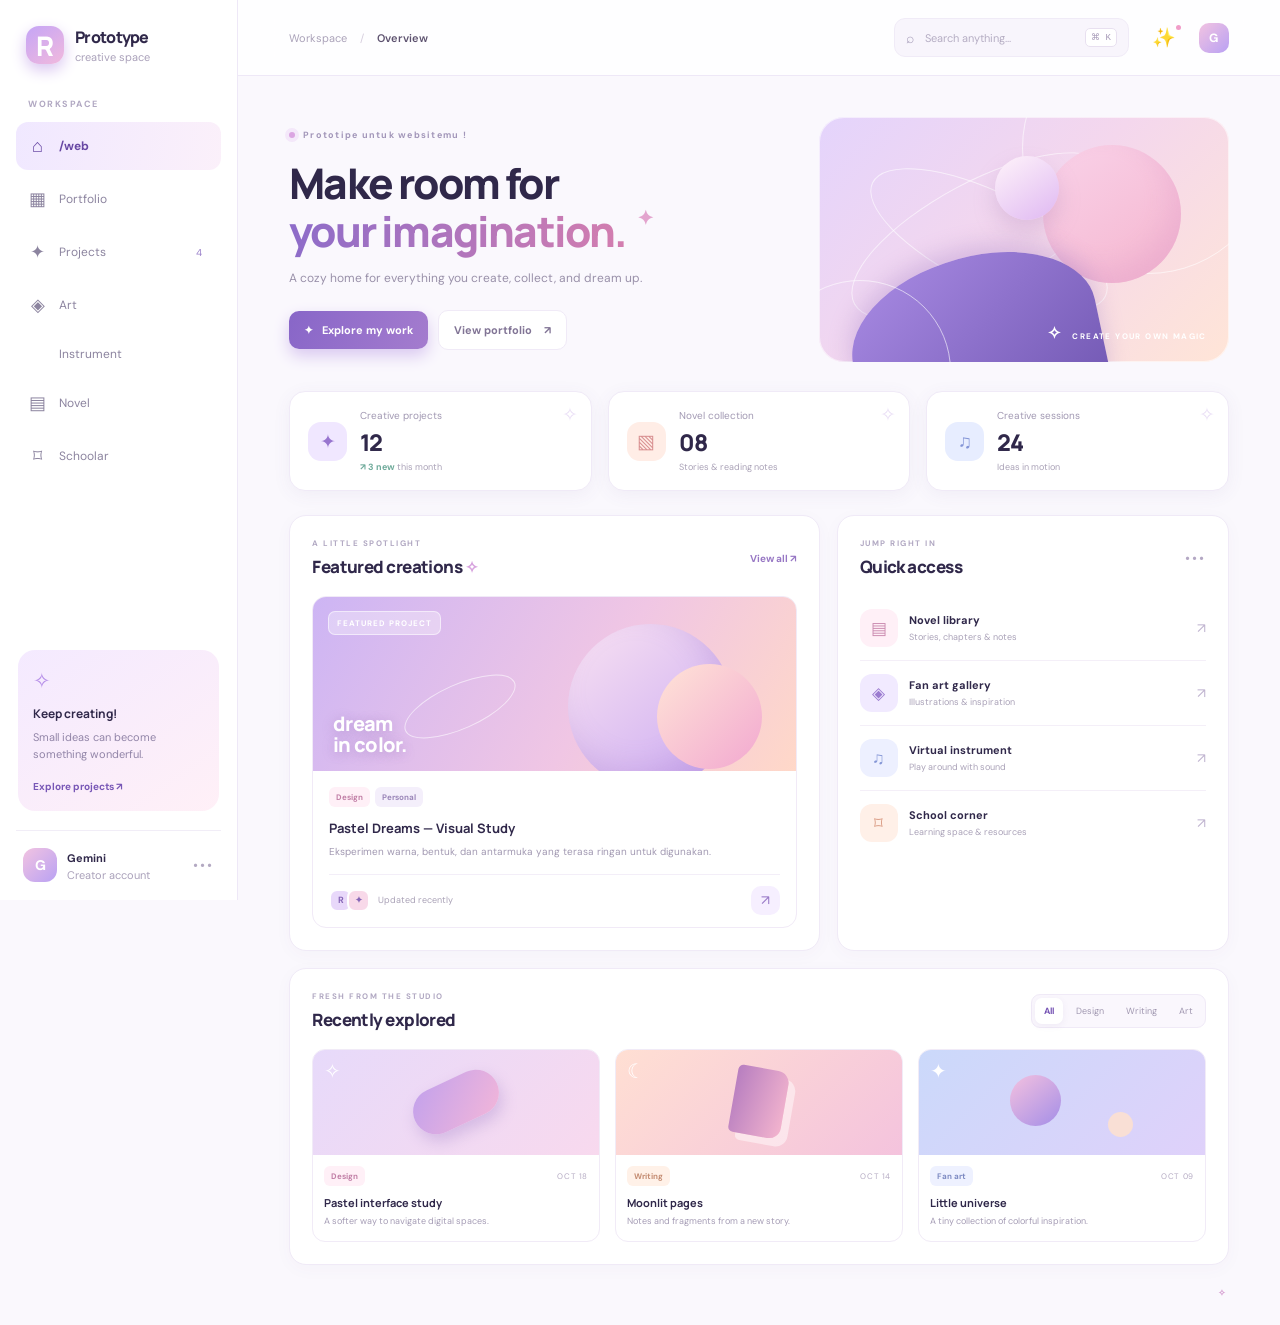
==== Reference/index.html @ 7c33cff2 "Add files via upload" ====
<!doctype html>
<html lang="id">
<head>
  <meta charset="utf-8"><meta name="viewport" content="width=device-width,initial-scale=1">
  <meta name="theme-color" content="#f2e9ff"><meta name="description" content="Rationatsu — ruang kreatif untuk proyek, fan art, novel, dan eksperimen digital.">
  <title>Redesign oleh gemini kalau mau liat liat aja.</title><link rel="stylesheet" href="style.css">
</head>
<body>
  <div class="app-shell">
    <aside class="sidebar" id="sidebar">
      <a class="brand" href="#home" aria-label="Rationatsu Home"><span class="brand-mark">R</span><span><b>Prototype</b><small>creative space</small></span></a>
      <div class="nav-label">WORKSPACE</div>
      <nav class="main-nav" aria-label="Navigasi utama">
        <a class="nav-link active" href="#home" data-page="home"><span>⌂</span> /web</a>
        <a class="nav-link" href="#portfolio" data-page="portfolio"><span>▦</span> Portfolio</a>
        <a class="nav-link" href="#projects" data-page="projects"><span>✦</span> Projects <em>4</em></a>
        <a class="nav-link" href="#fanart" data-page="fanart"><span>◈</span> Art</a>
        <a class="nav-link" href="#instrument" data-page="instrument"><span> </span> Instrument </a>
        <a class="nav-link" href="#novel" data-page="novel"><span>▤</span> Novel</a>
        <a class="nav-link" href="#school" data-page="school"><span>⌑</span> Schoolar</a>
      </nav>
      <div class="sidebar-bottom"><div class="mini-card"><span class="sparkle">✧</span><b>Keep creating!</b><p>Small ideas can become something wonderful.</p><a href="#projects" class="mini-link">Explore projects ↗</a></div><div class="profile-row"><div class="avatar">G</div><div><b>Gemini</b><small>Creator account</small></div><span class="dots">•••</span></div></div>
    </aside>
    <main class="main-content" id="home">
      <header class="topbar"><button class="icon-btn menu-toggle" id="menuToggle" aria-label="Buka menu">☰</button><div class="crumb">Workspace <span>/</span> <b id="crumbName">Overview</b></div><div class="top-actions"><label class="search"><span>⌕</span><input id="globalSearch" type="search" placeholder="Search anything..." aria-label="Cari konten"><kbd>⌘ K</kbd></label><button class="icon-btn notification" aria-label="Notifikasi">✨<i></i></button><div class="avatar avatar-small">G</div></div></header>
      <div class="page-wrap">
        <section class="welcome-row"><div><div class="eyebrow"><span class="eyebrow-dot"></span>Prototipe untuk websitemu !</div><h1>Make room for<br><span>your imagination.</span> <span class="title-star">✦</span></h1><p class="intro">A cozy home for everything you create, collect, and dream up.</p><div class="welcome-actions"><a class="button button-primary" href="#projects">✦ &nbsp; Explore my work</a><a class="button button-quiet" href="#portfolio">View portfolio <span>↗</span></a></div></div><div class="hero-art" aria-label="Abstract pastel shapes"><div class="art-orbit orbit-one"></div><div class="art-orbit orbit-two"></div><div class="art-sun"></div><div class="art-wave"></div><div class="art-ball"></div><div class="art-caption"><span>✧</span> CREATE YOUR OWN MAGIC</div></div></section>
        <section class="stats-grid" aria-label="Ringkasan"><article class="stat-card"><div class="stat-icon lilac">✦</div><div><span class="stat-label">Creative projects</span><strong>12</strong><small><span class="up">↗ 3 new</span> this month</small></div><span class="stat-decoration">✧</span></article><article class="stat-card"><div class="stat-icon peach">▧</div><div><span class="stat-label">Novel collection</span><strong>08</strong><small>Stories & reading notes</small></div><span class="stat-decoration">✧</span></article><article class="stat-card"><div class="stat-icon blue">♫</div><div><span class="stat-label">Creative sessions</span><strong>24</strong><small>Ideas in motion</small></div><span class="stat-decoration">✧</span></article></section>
        <section class="content-grid"><div class="panel featured-panel"><div class="section-heading"><div><span class="section-kicker">A LITTLE SPOTLIGHT</span><h2>Featured creations <span>✧</span></h2></div><a class="text-link" href="#projects">View all ↗</a></div><div class="featured-card"><div class="feature-visual visual-one"><span class="visual-chip">FEATURED PROJECT</span><div class="visual-shape shape-a"></div><div class="visual-shape shape-b"></div><div class="visual-shape shape-c"></div><span class="visual-word">dream<br>in color.</span></div><div class="feature-info"><div><span class="tag tag-pink">Design</span><span class="tag">Personal</span></div><h3>Pastel Dreams — Visual Study</h3><p>Eksperimen warna, bentuk, dan antarmuka yang terasa ringan untuk digunakan.</p><div class="feature-footer"><div class="avatar-stack"><span>R</span><span>✦</span></div><small>Updated recently</small><a href="#projects" class="round-arrow" aria-label="Lihat proyek">↗</a></div></div></div></div>
          <div class="panel quick-panel"><div class="section-heading"><div><span class="section-kicker">JUMP RIGHT IN</span><h2>Quick access</h2></div><span class="more">•••</span></div><div class="quick-list"><a href="#novel" class="quick-item"><span class="quick-icon qi-pink">▤</span><span><b>Novel library</b><small>Stories, chapters & notes</small></span><span class="quick-arrow">↗</span></a><a href="#fanart" class="quick-item"><span class="quick-icon qi-purple">◈</span><span><b>Fan art gallery</b><small>Illustrations & inspiration</small></span><span class="quick-arrow">↗</span></a><a href="#instrument" class="quick-item"><span class="quick-icon qi-blue">♫</span><span><b>Virtual instrument</b><small>Play around with sound</small></span><span class="quick-arrow">↗</span></a><a href="#school" class="quick-item"><span class="quick-icon qi-peach">⌑</span><span><b>School corner</b><small>Learning space & resources</small></span><span class="quick-arrow">↗</span></a></div></div></section>
        <section class="panel recent-panel"><div class="section-heading"><div><span class="section-kicker">FRESH FROM THE STUDIO</span><h2>Recently explored</h2></div><div class="filter-tabs" role="group" aria-label="Filter konten"><button class="filter active" data-filter="all">All</button><button class="filter" data-filter="design">Design</button><button class="filter" data-filter="writing">Writing</button><button class="filter" data-filter="art">Art</button></div></div><div class="recent-grid" id="recentGrid"><a class="recent-card" href="#projects" data-category="design" data-search="pastel interface design"><div class="recent-thumb thumb-lilac"><span>✧</span><div class="thumb-capsule"></div></div><div class="recent-meta"><span class="tag tag-pink">Design</span><span class="recent-date">OCT 18</span></div><h3>Pastel interface study</h3><p>A softer way to navigate digital spaces.</p></a><a class="recent-card" href="#novel" data-category="writing" data-search="moonlit pages novel writing"><div class="recent-thumb thumb-peach"><span>☾</span><div class="book-shape"></div></div><div class="recent-meta"><span class="tag tag-orange">Writing</span><span class="recent-date">OCT 14</span></div><h3>Moonlit pages</h3><p>Notes and fragments from a new story.</p></a><a class="recent-card" href="#fanart" data-category="art" data-search="little universe fan art illustration"><div class="recent-thumb thumb-blue"><span>✦</span><div class="planet planet-a"></div><div class="planet planet-b"></div></div><div class="recent-meta"><span class="tag tag-blue">Fan art</span><span class="recent-date">OCT 09</span></div><h3>Little universe</h3><p>A tiny collection of colorful inspiration.</p></a></div><div class="empty-state" id="emptyState" hidden>No matching creations. Try another keyword or filter.</div></section>
        <footer class="footer"><span></span><span> <b>✧</b></span></footer>
      </div>
    </main>
  </div><div class="toast" id="toast" role="status" aria-live="polite"></div><script src="app.js"></script>
</body></html>
---- Reference/style.css ----
@import url('https://fonts.googleapis.com/css2?family=DM+Sans:wght@400;500;600;700&family=Manrope:wght@400;500;600;700;800&display=swap');
:root{--ink:#30284a;--muted:#928aa8;--line:#eee8f7;--purple:#7653b8;--purple-dark:#5d3e9e;--pink:#f5c3df;--lavender:#e6d9fb;--surface:#fff;--bg:#faf8fd;--shadow:0 12px 34px rgba(69,44,110,.07)}*{box-sizing:border-box}html{scroll-behavior:smooth}body{margin:0;background:var(--bg);color:var(--ink);font-family:'DM Sans',sans-serif;font-size:14px}a{color:inherit;text-decoration:none}button,input{font:inherit}.app-shell{min-height:100vh;display:flex}.sidebar{width:238px;position:fixed;inset:0 auto 0 0;background:#fff;border-right:1px solid var(--line);padding:26px 16px 18px;display:flex;flex-direction:column;z-index:20}.brand{display:flex;align-items:center;gap:11px;padding:0 10px 34px}.brand-mark{display:grid;place-items:center;width:38px;height:38px;border-radius:13px;background:linear-gradient(145deg,#c5a5f6,#f1b9dd);color:white;font:800 27px Manrope;box-shadow:0 6px 15px #d9c5f1}.brand b{font:800 16px Manrope;letter-spacing:-.7px;display:block}.brand small,.profile-row small{display:block;color:#aaa1ba;font-size:11px;margin-top:2px}.nav-label,.section-kicker{font-size:9px;font-weight:700;letter-spacing:1.5px;color:#b1a8c2}.nav-label{padding:0 12px 12px}.main-nav{display:grid;gap:5px}.nav-link{display:flex;align-items:center;gap:12px;padding:12px;border-radius:12px;color:#8c849f;font-size:12px;transition:.2s}.nav-link>span{font-size:18px;width:19px;text-align:center}.nav-link:hover{background:#faf7ff;color:var(--purple)}.nav-link.active{background:linear-gradient(100deg,#f0e8ff,#fbf0fa);color:#6848a4;font-weight:700}.nav-link em{margin-left:auto;font-size:10px;font-style:normal;background:#fff;border-radius:7px;padding:3px 7px;color:#9a80ca}.sidebar-bottom{margin-top:auto}.mini-card{position:relative;overflow:hidden;padding:17px 15px;border-radius:17px;background:linear-gradient(145deg,#f4eaff,#fff0f7);margin:0 2px 19px}.sparkle{display:block;color:#b58de8;font-size:21px;margin-bottom:9px}.mini-card b{font:700 12px Manrope}.mini-card p{font-size:11px;line-height:1.6;color:#9285a8;margin:7px 0 12px}.mini-link{font-size:10px;color:#7857b6;font-weight:700}.profile-row{display:flex;align-items:center;gap:10px;border-top:1px solid #f1edf7;padding:17px 7px 0}.profile-row b{font-size:11px}.avatar{display:grid;place-items:center;flex-shrink:0;width:34px;height:34px;border-radius:12px;background:linear-gradient(135deg,#f2c3e1,#b9a1f3);color:#fff;font-weight:800}.dots{margin-left:auto;color:#b3a9c2;letter-spacing:2px}.main-content{margin-left:238px;width:calc(100% - 238px);min-width:0}.topbar{height:76px;background:rgba(255,255,255,.8);border-bottom:1px solid var(--line);display:flex;align-items:center;justify-content:space-between;padding:0 clamp(22px,4vw,55px);position:sticky;top:0;z-index:10;backdrop-filter:blur(18px)}.crumb{font-size:11px;color:#aaa2b9}.crumb span{padding:0 10px;color:#d5cddd}.crumb b{color:#5d526f;font-weight:600}.top-actions{display:flex;align-items:center;gap:17px}.search{display:flex;align-items:center;gap:9px;background:#f8f5fc;border:1px solid #f0ebf7;border-radius:11px;padding:9px 11px;width:235px;color:#a49ab7}.search input{width:100%;min-width:0;border:0;outline:0;background:transparent;color:var(--ink);font-size:11px}.search input::placeholder{color:#b5adc3}.search kbd{font-size:9px;white-space:nowrap;border:1px solid #e8e0f0;background:white;border-radius:5px;padding:3px 5px;color:#a79bb8}.icon-btn{border:0;background:transparent;color:#8f83a5;font-size:19px;cursor:pointer;position:relative}.notification i{position:absolute;width:5px;height:5px;border-radius:50%;background:#f19dc9;top:1px;right:1px}.avatar-small{width:30px;height:30px;border-radius:10px;font-size:12px}.menu-toggle{display:none}.page-wrap{max-width:1440px;margin:0 auto;padding:36px clamp(22px,4vw,55px) 22px}.welcome-row{display:grid;grid-template-columns:1.1fr .9fr;align-items:center;gap:28px;min-height:255px}.eyebrow{display:flex;align-items:center;gap:8px;font-size:9px;letter-spacing:1.25px;font-weight:700;color:#a296b9}.eyebrow-dot{width:6px;height:6px;background:#dba5e2;border-radius:50%;box-shadow:0 0 0 4px #f4e8fa}h1,h2,h3,p{margin-top:0}h1{font:800 clamp(29px,3.3vw,44px)/1.14 Manrope,sans-serif;letter-spacing:-1.8px;margin:18px 0 13px}h1>span:first-of-type{background:linear-gradient(90deg,#8d6cc9,#d47eaf);-webkit-background-clip:text;background-clip:text;color:transparent}.title-star{font-size:20px;color:#e3a4ce;vertical-align:top;margin-left:4px}.intro{font-size:12px;line-height:1.7;color:#9990a9;max-width:360px;margin-bottom:21px}.welcome-actions{display:flex;align-items:center;gap:10px}.button{display:inline-flex;align-items:center;justify-content:center;border-radius:10px;padding:12px 15px;font-size:11px;font-weight:700;transition:transform .2s,box-shadow .2s}.button:hover{transform:translateY(-2px)}.button-primary{color:#fff;background:linear-gradient(110deg,#8866c8,#a47cce);box-shadow:0 7px 16px #d9c8f0}.button-quiet{color:#817495;background:#fff;border:1px solid #f0eaf7}.button-quiet span{margin-left:12px}.hero-art{height:245px;border-radius:25px;position:relative;overflow:hidden;background:linear-gradient(135deg,#e4d4fc 0%,#f4d7ed 48%,#ffe5d7 100%);box-shadow:inset 0 0 0 1px #fff9}.hero-art:before{content:'';position:absolute;width:250px;height:250px;right:-45px;top:-95px;border:1px solid #fff9;border-radius:50%}.hero-art:after{content:'';position:absolute;width:180px;height:180px;left:-50px;bottom:-100px;border:1px solid #fff9;border-radius:50%}.art-orbit{position:absolute;border:1px solid #ffffff9c;border-radius:50%;transform:rotate(-28deg)}.orbit-one{width:290px;height:110px;top:64px;left:18px}.orbit-two{width:260px;height:95px;top:75px;left:40px;transform:rotate(26deg)}.art-sun{position:absolute;width:138px;height:138px;right:48px;top:28px;border-radius:50%;background:linear-gradient(145deg,#f9d2e9,#f5b5ce);box-shadow:inset -10px -14px 25px #df9bc955}.art-wave{position:absolute;left:30px;bottom:-45px;width:250px;height:150px;border-radius:55% 45% 0 0;background:linear-gradient(145deg,#a98be4,#7359b4);transform:rotate(-12deg);box-shadow:0 -9px 22px #9b7ac555}.art-ball{position:absolute;width:64px;height:64px;left:43%;top:39px;border-radius:50%;background:linear-gradient(145deg,#fff4fa,#dfb8f2);box-shadow:0 12px 22px #a17bb444}.art-caption{position:absolute;right:22px;bottom:18px;color:#fff;font-size:8px;letter-spacing:1.4px;font-weight:700;z-index:2}.art-caption span{font-size:17px;margin-right:7px}.stats-grid{display:grid;grid-template-columns:repeat(3,minmax(0,1fr));gap:16px;margin:24px 0}.stat-card{display:flex;align-items:center;gap:13px;position:relative;overflow:hidden;background:#fff;border:1px solid #f0eaf7;border-radius:16px;padding:17px 18px;box-shadow:0 4px 18px #654a8810}.stat-icon{width:39px;height:39px;border-radius:13px;display:grid;place-items:center;font-size:19px}.lilac{background:#f0e7ff;color:#9875cf}.peach{background:#ffede6;color:#d99091}.blue{background:#e7edff;color:#8495d7}.stat-label{display:block;color:#a198b2;font-size:10px;margin-bottom:4px}.stat-card strong{font:800 23px Manrope;letter-spacing:-1px;display:block}.stat-card small{display:block;font-size:9px;color:#aaa2b7;margin-top:3px}.up{color:#6eaa9a;font-weight:700}.stat-decoration{position:absolute;right:13px;top:10px;font-size:19px;color:#eadff6}.content-grid{display:grid;grid-template-columns:1.15fr .85fr;gap:17px}.panel{background:#fff;border:1px solid #f0eaf7;border-radius:17px;padding:22px;box-shadow:0 4px 18px #654a8808;min-width:0}.section-heading{display:flex;align-items:center;justify-content:space-between;gap:12px;margin-bottom:18px}.section-kicker{display:block;font-size:8px;margin-bottom:7px}h2{font:800 17px Manrope;letter-spacing:-.55px;margin:0}h2 span{color:#d8a5df;font-size:16px}.text-link{font-size:10px;color:#9777c4;font-weight:700;white-space:nowrap}.featured-card{border:1px solid #f1eaf7;border-radius:14px;overflow:hidden}.feature-visual{height:174px;position:relative;overflow:hidden}.visual-one{background:linear-gradient(120deg,#cdb5f4,#f0c6e4 58%,#ffd8c8)}.visual-chip{position:absolute;z-index:3;left:15px;top:14px;border:1px solid #ffffff8c;background:#ffffff55;border-radius:7px;padding:6px 8px;color:#fff;font-size:8px;letter-spacing:1px;font-weight:700}.visual-shape{position:absolute;border-radius:50%}.shape-a{width:165px;height:165px;background:linear-gradient(140deg,#f9e2f2,#c9a8f2);right:13%;top:27px;box-shadow:inset -15px -16px 30px #9c75c444}.shape-b{width:105px;height:105px;background:linear-gradient(135deg,#ffe4d7,#f2a8d0);right:7%;top:67px}.shape-c{width:120px;height:45px;border:1px solid #fff9;left:18%;top:87px;transform:rotate(-24deg)}.visual-word{position:absolute;left:20px;bottom:16px;color:#fff;font:800 20px/1.05 Manrope;letter-spacing:-.7px;text-shadow:0 2px 12px #8761ad66}.feature-info{padding:15px 16px 12px}.tag{display:inline-flex;align-items:center;border-radius:6px;padding:5px 7px;background:#f4effb;color:#9a86b8;font-size:8px;font-weight:700;margin-right:5px}.tag-pink{background:#fff0f7;color:#c17ea6}.tag-orange{background:#fff1e8;color:#c48c72}.tag-blue{background:#eef1ff;color:#7d8ac2}.feature-info h3{font:700 13px Manrope;margin:12px 0 7px}.feature-info p{font-size:10px;line-height:1.65;color:#a198b1;margin-bottom:13px}.feature-footer{display:flex;align-items:center;border-top:1px solid #f3eef8;padding-top:11px}.avatar-stack{display:flex}.avatar-stack span{width:23px;height:23px;display:grid;place-items:center;border:2px solid white;border-radius:8px;background:#e8d8fa;color:#8666b6;font-size:9px;font-weight:700}.avatar-stack span+span{margin-left:-5px;background:#f8d9e9}.feature-footer small{font-size:9px;color:#aaa2b7;margin-left:8px}.round-arrow{display:grid;place-items:center;margin-left:auto;width:29px;height:29px;border-radius:10px;background:#f6efff;color:#9878c7}.quick-panel{padding-bottom:14px}.more{color:#b4a8c4;letter-spacing:2px}.quick-list{display:grid}.quick-item{display:flex;align-items:center;gap:11px;padding:13px 0;border-bottom:1px solid #f4eff8;transition:.2s}.quick-item:last-child{border-bottom:0}.quick-item:hover{transform:translateX(3px)}.quick-icon{width:38px;height:38px;border-radius:12px;display:grid;place-items:center;font-size:17px;flex-shrink:0}.qi-pink{background:#fff0f7;color:#cb8bb0}.qi-purple{background:#f1eaff;color:#9b7bd0}.qi-blue{background:#edf0ff;color:#8496d6}.qi-peach{background:#fff0e8;color:#d99a82}.quick-item b{display:block;font-size:11px;margin-bottom:4px}.quick-item small{display:block;color:#aaa2b8;font-size:9px}.quick-arrow{margin-left:auto;color:#c0b4d0;font-size:14px}.recent-panel{margin-top:17px}.filter-tabs{display:flex;gap:4px;background:#faf7fd;border:1px solid #f0eaf7;border-radius:9px;padding:3px}.filter{border:0;background:transparent;padding:7px 9px;border-radius:7px;color:#a198b1;font-size:9px;cursor:pointer}.filter.active{background:#fff;color:#7654b4;box-shadow:0 2px 7px #66438b12;font-weight:700}.recent-grid{display:grid;grid-template-columns:repeat(3,minmax(0,1fr));gap:15px}.recent-card{min-width:0;border:1px solid #f1ebf7;border-radius:13px;overflow:hidden;transition:.2s}.recent-card:hover{transform:translateY(-3px);box-shadow:var(--shadow)}.recent-thumb{height:105px;position:relative;display:grid;place-items:center;overflow:hidden}.thumb-lilac{background:linear-gradient(135deg,#e7dafa,#f8d9ee)}.thumb-peach{background:linear-gradient(135deg,#ffdfd3,#f4c3dd)}.thumb-blue{background:linear-gradient(135deg,#cbd9fa,#dfd1fa)}.recent-thumb>span{position:absolute;top:8px;left:11px;color:#fff;font-size:20px;z-index:2}.thumb-capsule{width:90px;height:46px;border-radius:50px;background:linear-gradient(140deg,#c2a1ec,#f3b6d9);transform:rotate(-25deg);box-shadow:0 8px 15px #9d7bc655}.book-shape{width:52px;height:68px;border-radius:5px 12px 12px 5px;background:linear-gradient(100deg,#b77ec0,#f3b4ce);transform:rotate(10deg);box-shadow:8px 7px 0 #fff7}.planet{position:absolute;border-radius:50%}.planet-a{width:51px;height:51px;background:linear-gradient(140deg,#f4c1df,#a48ee7);left:32%;top:25px}.planet-b{width:25px;height:25px;background:#f9dfd5;right:25%;bottom:18px}.recent-card .recent-meta{display:flex;align-items:center;justify-content:space-between;padding:11px 11px 0}.recent-date{font-size:8px;color:#b5abc3;letter-spacing:.6px}.recent-card h3{font:700 11px Manrope;margin:9px 11px 5px}.recent-card p{font-size:9px;line-height:1.55;color:#a59cb5;margin:0 11px 13px}.empty-state{padding:25px;text-align:center;color:#9c91ae;font-size:12px}.footer{display:flex;justify-content:space-between;gap:12px;color:#b3a9c1;font-size:9px;padding:22px 3px 4px}.footer b{color:#d7a2d3;margin-left:5px}.toast{position:fixed;bottom:20px;left:50%;transform:translate(-50%,20px);padding:11px 16px;background:#382b52;color:white;border-radius:10px;font-size:11px;opacity:0;pointer-events:none;transition:.25s;z-index:50;box-shadow:0 8px 30px #35224b33}.toast.show{opacity:1;transform:translate(-50%,0)}
@media(min-width:1450px){.page-wrap{padding-top:44px}.welcome-row{min-height:280px}.hero-art{height:270px}.feature-visual{height:195px}.recent-thumb{height:125px}}
@media(max-width:1100px){.sidebar{width:210px}.main-content{margin-left:210px;width:calc(100% - 210px)}.welcome-row{grid-template-columns:1fr .8fr}.hero-art{height:220px}.content-grid{grid-template-columns:1fr}.quick-list{grid-template-columns:1fr 1fr;column-gap:20px}.quick-item:nth-child(3){border-bottom:0}.stats-grid{gap:10px}.stat-card{padding:14px 12px}.stat-icon{width:34px;height:34px}.stat-decoration{display:none}}
@media(max-width:760px){.sidebar{transform:translateX(-100%);transition:transform .25s;box-shadow:12px 0 30px #38244a12}.sidebar.open{transform:translateX(0)}.main-content{margin-left:0;width:100%}.topbar{height:64px;padding:0 18px;gap:12px}.menu-toggle{display:block}.crumb{margin-right:auto}.top-actions{gap:11px}.search{width:min(36vw,190px);padding:8px}.search kbd{display:none}.page-wrap{padding:25px 18px 18px}.welcome-row{grid-template-columns:1fr;gap:20px}.hero-art{height:190px}.welcome-row h1{font-size:36px}.stats-grid{grid-template-columns:1fr;gap:9px;margin:17px 0}.stat-card{padding:13px 15px}.stat-card strong{font-size:20px}.stat-label{font-size:10px}.content-grid{gap:12px}.panel{padding:16px}.recent-grid{grid-template-columns:1fr 1fr}.recent-card:last-child{display:none}.filter-tabs{gap:1px}.filter{padding:7px 6px}.section-heading{align-items:flex-start}.section-heading h2{font-size:15px}.footer{font-size:8px}.profile-row{margin-top:10px}}
@media(max-width:420px){.search{width:38px;background:transparent;border-color:transparent;padding:7px}.search input,.search kbd{display:none}.search span{font-size:22px}.top-actions{gap:7px}.welcome-row h1{font-size:32px}.welcome-actions{flex-wrap:wrap}.button{padding:11px 12px}.quick-list{grid-template-columns:1fr}.quick-item:nth-child(3){border-bottom:1px solid #f4eff8}.recent-grid{grid-template-columns:1fr}.recent-card:last-child{display:block}.recent-thumb{height:120px}.recent-panel .section-heading{flex-direction:column}.filter-tabs{width:100%;justify-content:space-between}.filter{flex:1}.footer{flex-direction:column}}
@media(prefers-reduced-motion:reduce){*,*::before,*::after{scroll-behavior:auto!important;transition:none!important}}
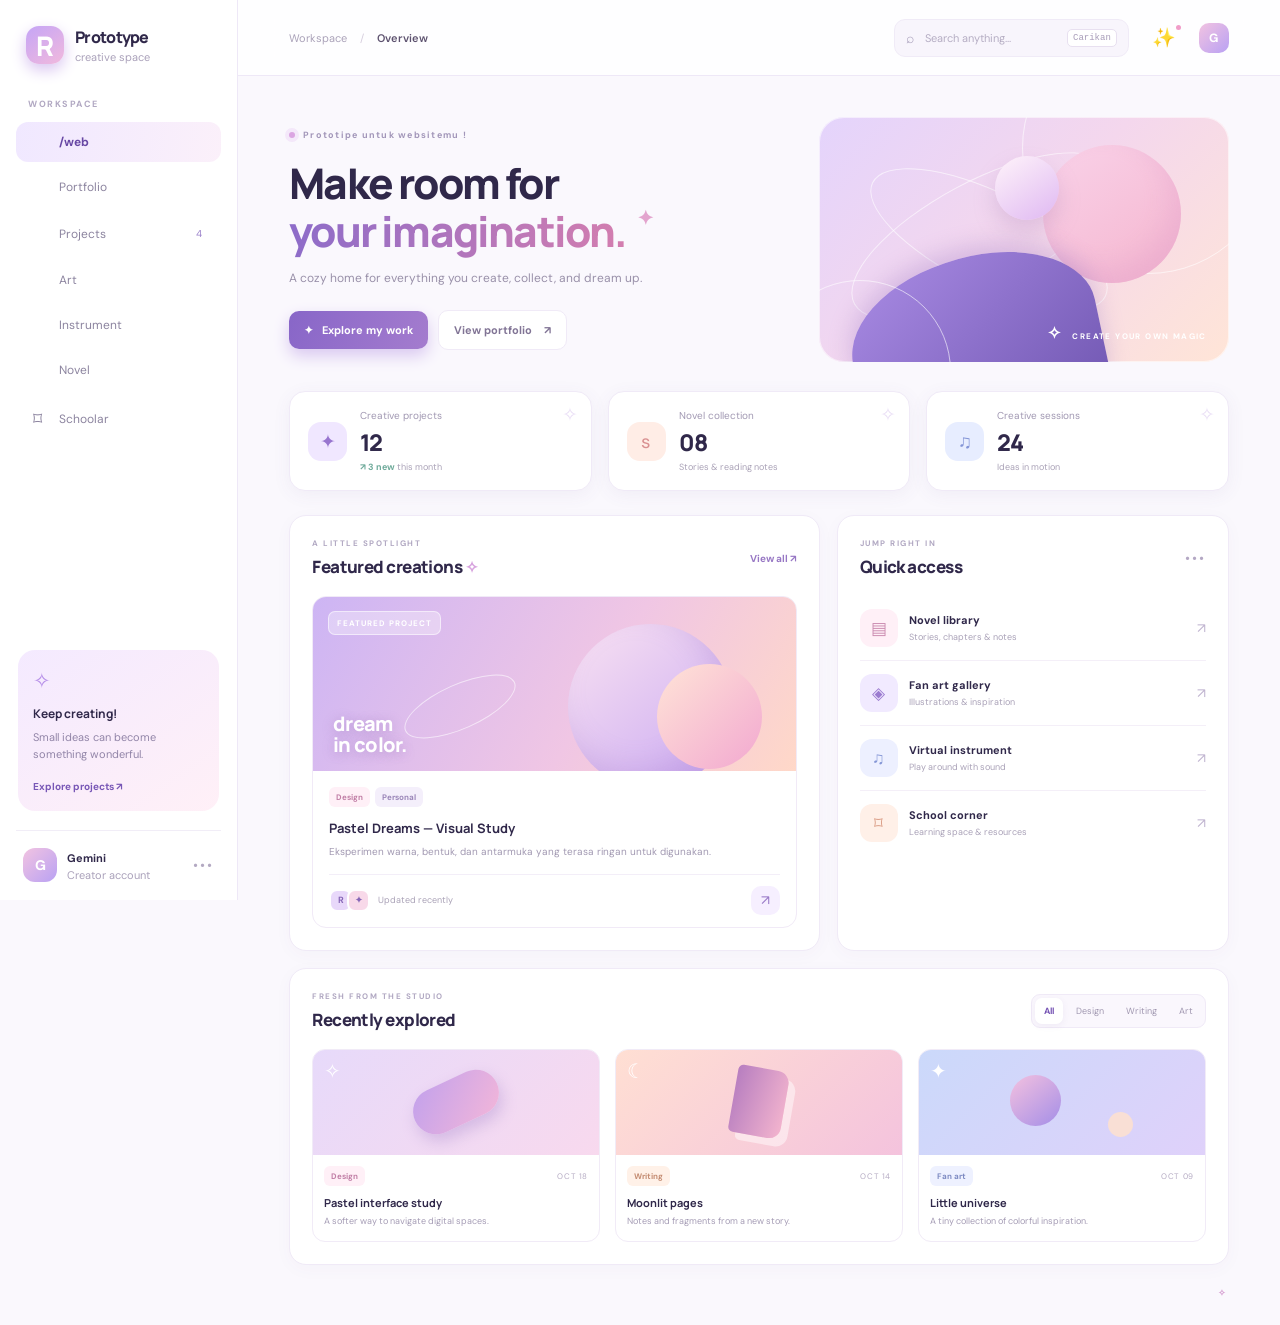
==== commit 6851671b: "Update navigation links and content structure" ====
--- a/Reference/index.html
+++ b/Reference/index.html
@@ -11,21 +11,21 @@
       <a class="brand" href="#home" aria-label="Rationatsu Home"><span class="brand-mark">R</span><span><b>Prototype</b><small>creative space</small></span></a>
       <div class="nav-label">WORKSPACE</div>
       <nav class="main-nav" aria-label="Navigasi utama">
-        <a class="nav-link active" href="#home" data-page="home"><span>⌂</span> /web</a>
-        <a class="nav-link" href="#portfolio" data-page="portfolio"><span>▦</span> Portfolio</a>
-        <a class="nav-link" href="#projects" data-page="projects"><span>✦</span> Projects <em>4</em></a>
-        <a class="nav-link" href="#fanart" data-page="fanart"><span>◈</span> Art</a>
+        <a class="nav-link active" href="#home" data-page="home"><span></span> /web</a>
+        <a class="nav-link" href="#portfolio" data-page="portfolio"><span></span> Portfolio</a>
+        <a class="nav-link" href="#projects" data-page="projects"><span></span> Projects <em>4</em></a>
+        <a class="nav-link" href="#fanart" data-page="fanart"><span></span> Art</a>
         <a class="nav-link" href="#instrument" data-page="instrument"><span> </span> Instrument </a>
-        <a class="nav-link" href="#novel" data-page="novel"><span>▤</span> Novel</a>
+        <a class="nav-link" href="#novel" data-page="novel"><span></span> Novel</a>
         <a class="nav-link" href="#school" data-page="school"><span>⌑</span> Schoolar</a>
       </nav>
       <div class="sidebar-bottom"><div class="mini-card"><span class="sparkle">✧</span><b>Keep creating!</b><p>Small ideas can become something wonderful.</p><a href="#projects" class="mini-link">Explore projects ↗</a></div><div class="profile-row"><div class="avatar">G</div><div><b>Gemini</b><small>Creator account</small></div><span class="dots">•••</span></div></div>
     </aside>
     <main class="main-content" id="home">
-      <header class="topbar"><button class="icon-btn menu-toggle" id="menuToggle" aria-label="Buka menu">☰</button><div class="crumb">Workspace <span>/</span> <b id="crumbName">Overview</b></div><div class="top-actions"><label class="search"><span>⌕</span><input id="globalSearch" type="search" placeholder="Search anything..." aria-label="Cari konten"><kbd>⌘ K</kbd></label><button class="icon-btn notification" aria-label="Notifikasi">✨<i></i></button><div class="avatar avatar-small">G</div></div></header>
+      <header class="topbar"><button class="icon-btn menu-toggle" id="menuToggle" aria-label="Buka menu">☰</button><div class="crumb">Workspace <span>/</span> <b id="crumbName">Overview</b></div><div class="top-actions"><label class="search"><span>⌕</span><input id="globalSearch" type="search" placeholder="Search anything..." aria-label="Cari konten"><kbd>Carikan</kbd></label><button class="icon-btn notification" aria-label="Notifikasi">✨<i></i></button><div class="avatar avatar-small">G</div></div></header>
       <div class="page-wrap">
         <section class="welcome-row"><div><div class="eyebrow"><span class="eyebrow-dot"></span>Prototipe untuk websitemu !</div><h1>Make room for<br><span>your imagination.</span> <span class="title-star">✦</span></h1><p class="intro">A cozy home for everything you create, collect, and dream up.</p><div class="welcome-actions"><a class="button button-primary" href="#projects">✦ &nbsp; Explore my work</a><a class="button button-quiet" href="#portfolio">View portfolio <span>↗</span></a></div></div><div class="hero-art" aria-label="Abstract pastel shapes"><div class="art-orbit orbit-one"></div><div class="art-orbit orbit-two"></div><div class="art-sun"></div><div class="art-wave"></div><div class="art-ball"></div><div class="art-caption"><span>✧</span> CREATE YOUR OWN MAGIC</div></div></section>
-        <section class="stats-grid" aria-label="Ringkasan"><article class="stat-card"><div class="stat-icon lilac">✦</div><div><span class="stat-label">Creative projects</span><strong>12</strong><small><span class="up">↗ 3 new</span> this month</small></div><span class="stat-decoration">✧</span></article><article class="stat-card"><div class="stat-icon peach">▧</div><div><span class="stat-label">Novel collection</span><strong>08</strong><small>Stories & reading notes</small></div><span class="stat-decoration">✧</span></article><article class="stat-card"><div class="stat-icon blue">♫</div><div><span class="stat-label">Creative sessions</span><strong>24</strong><small>Ideas in motion</small></div><span class="stat-decoration">✧</span></article></section>
+        <section class="stats-grid" aria-label="Ringkasan"><article class="stat-card"><div class="stat-icon lilac">✦</div><div><span class="stat-label">Creative projects</span><strong>12</strong><small><span class="up">↗ 3 new</span> this month</small></div><span class="stat-decoration">✧</span></article><article class="stat-card"><div class="stat-icon peach">s</div><div><span class="stat-label">Novel collection</span><strong>08</strong><small>Stories & reading notes</small></div><span class="stat-decoration">✧</span></article><article class="stat-card"><div class="stat-icon blue">♫</div><div><span class="stat-label">Creative sessions</span><strong>24</strong><small>Ideas in motion</small></div><span class="stat-decoration">✧</span></article></section>
         <section class="content-grid"><div class="panel featured-panel"><div class="section-heading"><div><span class="section-kicker">A LITTLE SPOTLIGHT</span><h2>Featured creations <span>✧</span></h2></div><a class="text-link" href="#projects">View all ↗</a></div><div class="featured-card"><div class="feature-visual visual-one"><span class="visual-chip">FEATURED PROJECT</span><div class="visual-shape shape-a"></div><div class="visual-shape shape-b"></div><div class="visual-shape shape-c"></div><span class="visual-word">dream<br>in color.</span></div><div class="feature-info"><div><span class="tag tag-pink">Design</span><span class="tag">Personal</span></div><h3>Pastel Dreams — Visual Study</h3><p>Eksperimen warna, bentuk, dan antarmuka yang terasa ringan untuk digunakan.</p><div class="feature-footer"><div class="avatar-stack"><span>R</span><span>✦</span></div><small>Updated recently</small><a href="#projects" class="round-arrow" aria-label="Lihat proyek">↗</a></div></div></div></div>
           <div class="panel quick-panel"><div class="section-heading"><div><span class="section-kicker">JUMP RIGHT IN</span><h2>Quick access</h2></div><span class="more">•••</span></div><div class="quick-list"><a href="#novel" class="quick-item"><span class="quick-icon qi-pink">▤</span><span><b>Novel library</b><small>Stories, chapters & notes</small></span><span class="quick-arrow">↗</span></a><a href="#fanart" class="quick-item"><span class="quick-icon qi-purple">◈</span><span><b>Fan art gallery</b><small>Illustrations & inspiration</small></span><span class="quick-arrow">↗</span></a><a href="#instrument" class="quick-item"><span class="quick-icon qi-blue">♫</span><span><b>Virtual instrument</b><small>Play around with sound</small></span><span class="quick-arrow">↗</span></a><a href="#school" class="quick-item"><span class="quick-icon qi-peach">⌑</span><span><b>School corner</b><small>Learning space & resources</small></span><span class="quick-arrow">↗</span></a></div></div></section>
         <section class="panel recent-panel"><div class="section-heading"><div><span class="section-kicker">FRESH FROM THE STUDIO</span><h2>Recently explored</h2></div><div class="filter-tabs" role="group" aria-label="Filter konten"><button class="filter active" data-filter="all">All</button><button class="filter" data-filter="design">Design</button><button class="filter" data-filter="writing">Writing</button><button class="filter" data-filter="art">Art</button></div></div><div class="recent-grid" id="recentGrid"><a class="recent-card" href="#projects" data-category="design" data-search="pastel interface design"><div class="recent-thumb thumb-lilac"><span>✧</span><div class="thumb-capsule"></div></div><div class="recent-meta"><span class="tag tag-pink">Design</span><span class="recent-date">OCT 18</span></div><h3>Pastel interface study</h3><p>A softer way to navigate digital spaces.</p></a><a class="recent-card" href="#novel" data-category="writing" data-search="moonlit pages novel writing"><div class="recent-thumb thumb-peach"><span>☾</span><div class="book-shape"></div></div><div class="recent-meta"><span class="tag tag-orange">Writing</span><span class="recent-date">OCT 14</span></div><h3>Moonlit pages</h3><p>Notes and fragments from a new story.</p></a><a class="recent-card" href="#fanart" data-category="art" data-search="little universe fan art illustration"><div class="recent-thumb thumb-blue"><span>✦</span><div class="planet planet-a"></div><div class="planet planet-b"></div></div><div class="recent-meta"><span class="tag tag-blue">Fan art</span><span class="recent-date">OCT 09</span></div><h3>Little universe</h3><p>A tiny collection of colorful inspiration.</p></a></div><div class="empty-state" id="emptyState" hidden>No matching creations. Try another keyword or filter.</div></section>
